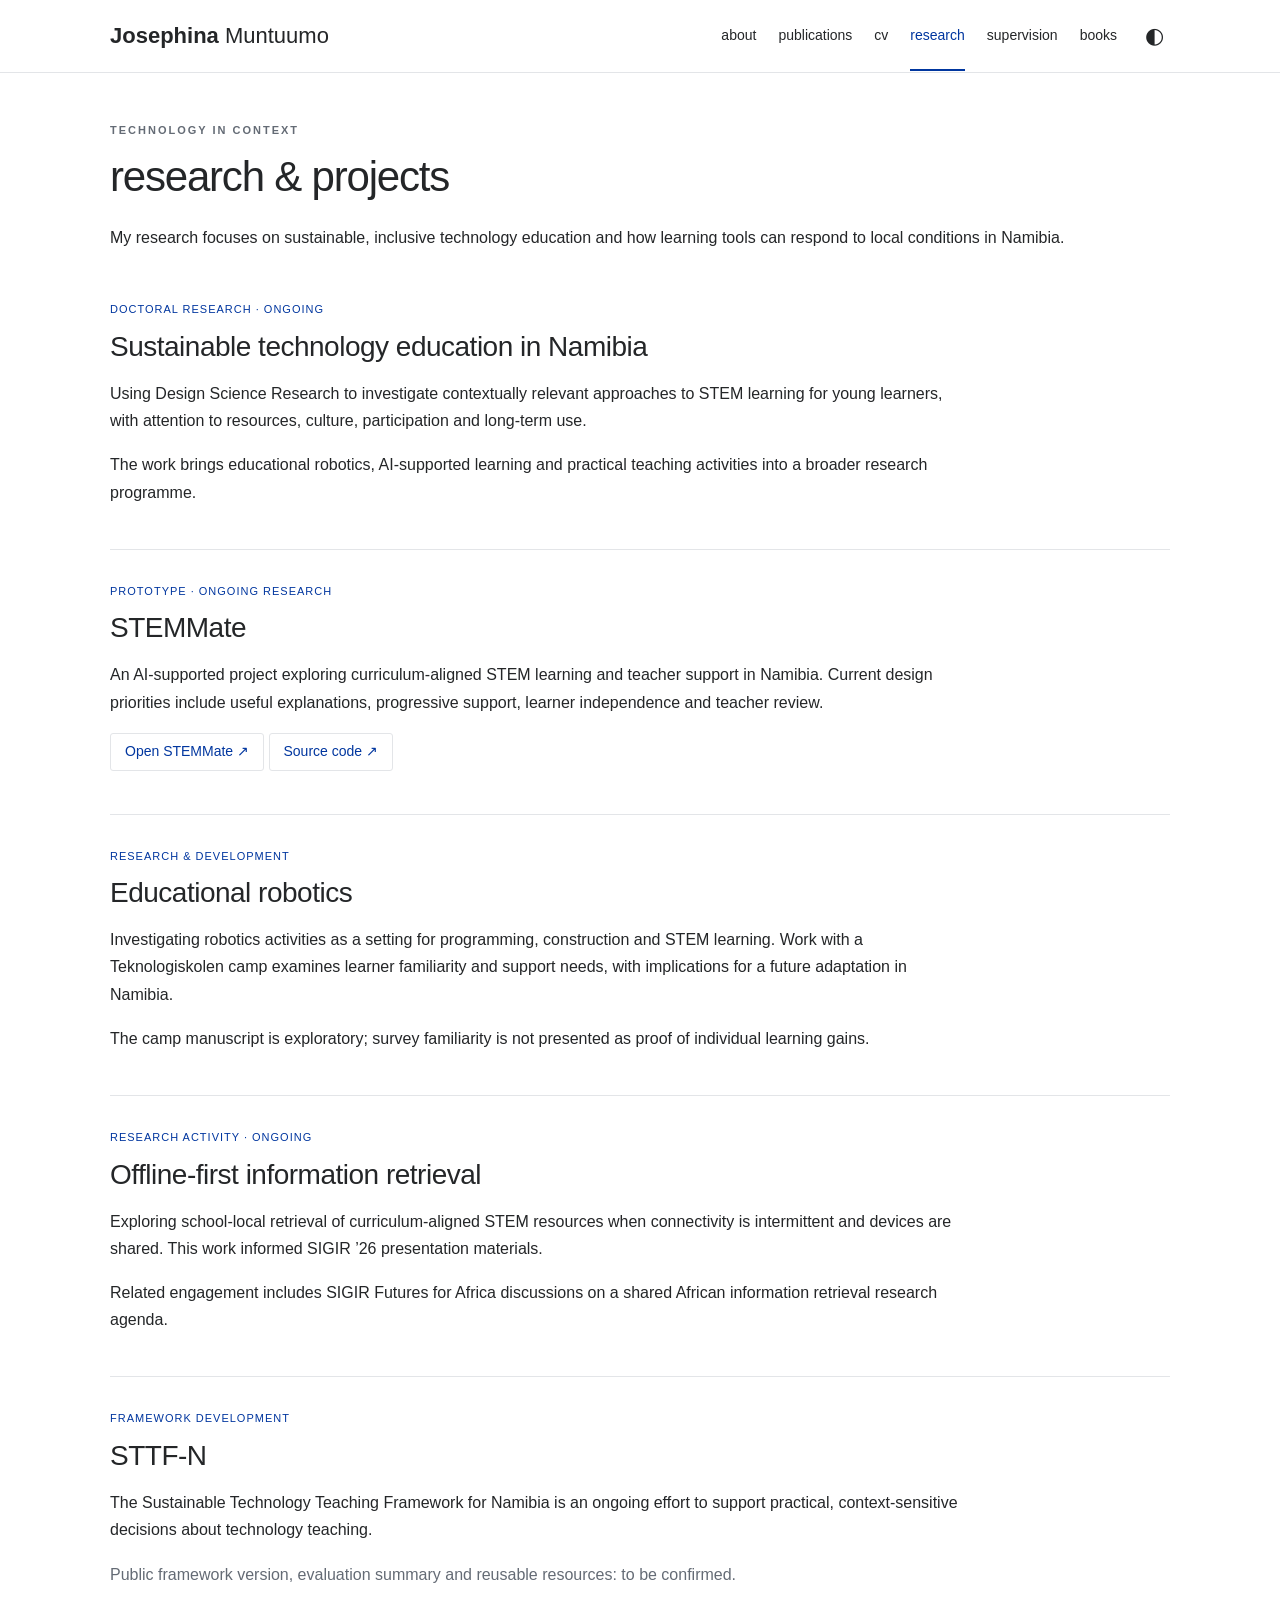
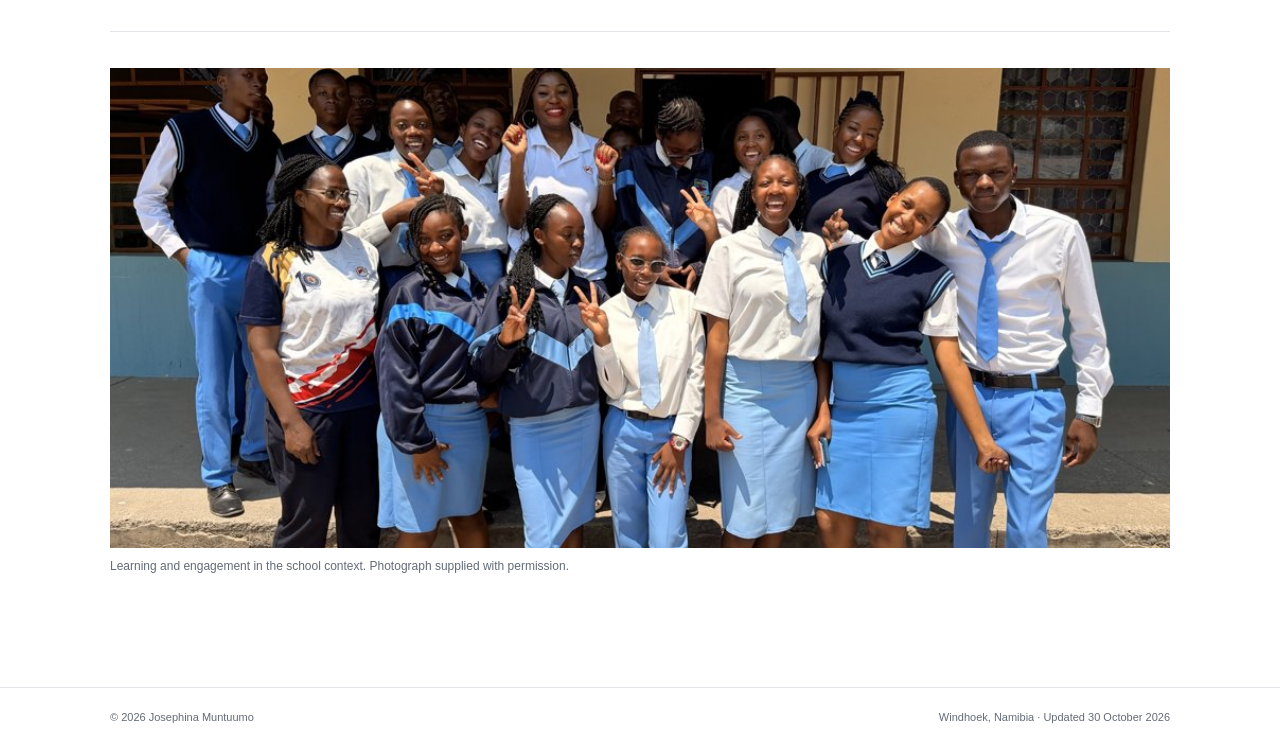
==== research.html @ fdb1cbf7 "Add files via upload" ====
<!doctype html><html lang="en"><head><meta charset="utf-8"><meta name="viewport" content="width=device-width,initial-scale=1"><meta name="description" content="Josephina Muntuumo: academic profile, research, publications and teaching in Namibia."><title>Research · Josephina Muntuumo</title><link rel="icon" href="assets/favicon.svg" type="image/svg+xml"><link rel="stylesheet" href="assets/style.css"><script defer src="assets/site.js"></script></head><body><a class="skip" href="#main">Skip to content</a><header><nav class="wrap" aria-label="Main navigation"><a class="brand" href="index.html"><strong>Josephina</strong> Muntuumo</a><button class="menu" aria-label="Open navigation" aria-expanded="false">☰</button><div class="navlinks"><a href="index.html" >about</a><a href="publications.html" >publications</a><a href="cv.html" >cv</a><a href="research.html" aria-current="page">research</a><a href="supervision.html" >supervision</a><a href="books.html" >books</a><button class="theme" aria-label="Switch colour theme">◐</button></div></nav></header><main id="main" class="wrap"><p class="eyebrow">Technology in context</p><h1>research & projects</h1><p>My research focuses on sustainable, inclusive technology education and how learning tools can respond to local conditions in Namibia.</p><article class="entry"><span class="status">Doctoral research · ongoing</span><h2>Sustainable technology education in Namibia</h2><p>Using Design Science Research to investigate contextually relevant approaches to STEM learning for young learners, with attention to resources, culture, participation and long-term use.</p><p>The work brings educational robotics, AI-supported learning and practical teaching activities into a broader research programme.</p></article><article class="entry" id="stemmate"><span class="status">Prototype · ongoing research</span><h2>STEMMate</h2><p>An AI-supported project exploring curriculum-aligned STEM learning and teacher support in Namibia. Current design priorities include useful explanations, progressive support, learner independence and teacher review.</p><p><a class="button" href="https://chat-bot-git-main-chilwaloowen130-4478s-projects.vercel.app/">Open STEMMate ↗</a> <a class="button" href="https://github.com/JosseyMikka/stemMate-namibia">Source code ↗</a></p></article><article class="entry"><span class="status">Research & development</span><h2>Educational robotics</h2><p>Investigating robotics activities as a setting for programming, construction and STEM learning. Work with a Teknologiskolen camp examines learner familiarity and support needs, with implications for a future adaptation in Namibia.</p><p>The camp manuscript is exploratory; survey familiarity is not presented as proof of individual learning gains.</p></article><article class="entry" id="ir"><span class="status">Research activity · ongoing</span><h2>Offline-first information retrieval</h2><p>Exploring school-local retrieval of curriculum-aligned STEM resources when connectivity is intermittent and devices are shared. This work informed SIGIR ’26 presentation materials.</p><p>Related engagement includes SIGIR Futures for Africa discussions on a shared African information retrieval research agenda.</p></article><article class="entry"><span class="status">Framework development</span><h2>STTF-N</h2><p>The Sustainable Technology Teaching Framework for Namibia is an ongoing effort to support practical, context-sensitive decisions about technology teaching.</p><p class="muted">Public framework version, evaluation summary and reusable resources: to be confirmed.</p></article><figure class="wide-photo"><img src="assets/school-visit.jpg" alt="Josephina with learners during a school visit" loading="lazy"><figcaption>Learning and engagement in the school context. Photograph supplied with permission.</figcaption></figure></main><footer><div class="wrap"><span>© 2026 Josephina Muntuumo</span><span>Windhoek, Namibia · Updated 30 October 2026</span></div></footer></body></html>
---- assets/style.css ----
*{box-sizing:border-box}html{scroll-behavior:smooth;scroll-padding-top:90px}body{--bg:#fff;--text:#242628;--muted:#646b75;--line:#e3e5e8;--accent:#00369f;--soft:#f5f7fa;margin:0;color:var(--text);background:var(--bg);font:16px/1.7 Arial,Helvetica,sans-serif;font-weight:400}body.dark{--bg:#1c1c1d;--text:#e8e8e8;--muted:#afb5bf;--line:#424246;--accent:#97baff;--soft:#26292e}.wrap{width:min(1060px,calc(100% - 48px));margin:auto}header{border-bottom:1px solid var(--line);background:var(--bg);position:sticky;top:0;z-index:10}nav{display:flex;align-items:center;justify-content:space-between;min-height:72px;gap:25px}.brand{font-size:22px;font-weight:300;white-space:nowrap;color:var(--text)}.brand strong{font-weight:700}.navlinks{display:flex;align-items:center;gap:22px}.navlinks a{font-size:14px;color:var(--text);padding:23px 0;position:relative}.navlinks a[aria-current]{color:var(--accent)}.navlinks a[aria-current]:after{content:'';height:2px;position:absolute;bottom:0;left:0;right:0;background:var(--accent)}a{color:var(--accent);text-decoration:none}a:hover{text-decoration:underline}button{font:inherit;cursor:pointer}a:focus-visible,button:focus-visible{outline:3px solid #c08300;outline-offset:4px}.theme{border:0;background:transparent;color:var(--text);font-size:22px}.menu{display:none}main{min-height:80vh;padding:48px 0 75px}h1{font-size:42px;letter-spacing:-1.2px;font-weight:300;line-height:1.2;margin:8px 0 22px}h1 strong{font-weight:700}h2{font-size:28px;line-height:1.25;font-weight:400;letter-spacing:-.5px;margin:38px 0 20px}h3{font-size:17px;line-height:1.5;font-weight:600;margin:0 0 5px}p{margin:0 0 17px}.intro{display:grid;grid-template-columns:265px 1fr;gap:48px;align-items:center;margin-bottom:32px}.portrait{margin:0}.portrait img{width:265px;height:290px;object-fit:cover;object-position:56% center;border-radius:3px}.portrait figcaption{font-size:12px;color:var(--muted);margin-top:9px}.eyebrow{text-transform:uppercase;letter-spacing:2px;color:var(--muted);font-size:11px;font-weight:700;margin-bottom:12px}.roles{font-size:17px;margin-bottom:6px}.affiliation{color:var(--muted);font-size:14px;line-height:1.6}.contact{display:flex;gap:23px;font-size:13px;margin-bottom:20px}blockquote{border-left:4px solid var(--accent);padding:10px 0 10px 24px;margin:30px 0;font-size:21px;line-height:1.6;font-weight:300}.section-title{display:flex;justify-content:space-between;align-items:center;gap:20px;border-bottom:1px solid var(--line);margin:35px 0 12px}.section-title h2{margin:0 0 14px}.section-title>a{font-size:13px;margin-bottom:10px}.news article{display:grid;grid-template-columns:155px 1fr;gap:18px;padding:13px 0;border-bottom:1px solid var(--line)}.news time{font-size:13px;font-weight:600;color:var(--muted)}.news p{margin:0;font-size:15px}.publication{display:grid;grid-template-columns:100px 1fr;gap:28px;padding:22px 0;border-bottom:1px solid var(--line)}.publication p{font-size:14px;margin:4px 0}.venue{margin-top:5px;color:var(--accent);font-size:11px;letter-spacing:1px;font-weight:700}.venue small{display:block;color:var(--muted);font-weight:400;font-size:13px;letter-spacing:0;margin-top:7px}.muted{color:var(--muted)}.button{display:inline-block;border:1px solid var(--line);padding:6px 14px;color:var(--accent);background:var(--bg);border-radius:3px;font-size:14px}.button:hover{border-color:var(--accent)}.button.small{font-size:11px;padding:2px 9px;margin-top:7px}.feature{display:grid;grid-template-columns:1.1fr 1fr;gap:36px;margin-top:48px;padding-top:30px;border-top:1px solid var(--line);align-items:center}.feature h2{margin:0 0 14px}.feature img{width:100%;height:260px;object-fit:cover;border-radius:3px}.smalltext{font-size:12px;margin-top:12px}.status{display:inline-block;color:var(--accent);font-size:11px;letter-spacing:1px;text-transform:uppercase;margin-bottom:10px}.entry{border-bottom:1px solid var(--line);padding:26px 0}.entry h2{margin:0 0 16px}.entry p{max-width:850px}.timeline article{display:grid;grid-template-columns:160px 1fr;gap:25px;border-top:1px solid var(--line);padding:20px 0}.timeline article>span{font-size:13px;color:var(--muted)}.timeline p{margin:0;font-size:15px}.note,.placeholder{padding:20px 24px;background:var(--soft);border-left:3px solid var(--line);font-size:14px;color:var(--muted);margin:28px 0}.placeholder h3{color:var(--text)}.placeholder p{margin-bottom:0}.wide-photo{margin:36px 0}.wide-photo img{width:100%;max-height:480px;object-fit:cover}.wide-photo figcaption{font-size:12px;color:var(--muted)}.topic-list{display:grid;grid-template-columns:1fr 1fr;gap:30px}.book{display:grid;grid-template-columns:210px 1fr;gap:40px;align-items:center}.book-cover{background:#263c51;color:white;aspect-ratio:2/3;padding:26px 20px;display:flex;flex-direction:column;justify-content:space-between;border-left:7px solid #152e44}.book-cover span{font-size:10px;letter-spacing:1.5px}.book-cover strong{font:30px/1.2 Georgia,serif}.book-cover small{font-size:10px;color:#d3dae1}.skip{position:fixed;top:-60px;left:10px;background:var(--bg);z-index:100;padding:10px}.skip:focus{top:10px}footer{border-top:1px solid var(--line);font-size:11px;color:var(--muted);padding:20px 0}footer .wrap{display:flex;justify-content:space-between;gap:20px}@media(max-width:900px){.navlinks{gap:15px}.brand{font-size:19px}.intro{grid-template-columns:220px 1fr;gap:28px}.portrait img{width:220px;height:280px}h1{font-size:35px}.contact{gap:15px}}@media(max-width:720px){.wrap{width:calc(100% - 36px)}nav{min-height:62px;flex-wrap:wrap;gap:0}.menu{display:block;border:0;background:none;color:var(--text);font-size:24px}.navlinks{display:none;flex-basis:100%;flex-wrap:wrap;padding:10px 0 18px;gap:10px 22px}.navlinks.open{display:flex}.navlinks a{padding:5px 0}main{padding-top:30px}.intro{display:flex;flex-direction:column;gap:25px;align-items:stretch}.portrait img{width:100%;height:310px;object-position:center 40%}.portrait figcaption{display:none}h1{font-size:36px}.feature,.book,.topic-list{grid-template-columns:1fr}.feature{gap:20px}.feature img{height:250px}.news article{grid-template-columns:1fr;gap:4px}.publication{grid-template-columns:70px 1fr;gap:15px}.section-title>a{white-space:nowrap}.timeline article{grid-template-columns:1fr;gap:5px}.book-cover{max-width:200px}footer .wrap{flex-direction:column;gap:4px}.contact{flex-wrap:wrap}blockquote{font-size:19px}}@media print{header,footer,.button,.skip{display:none}main{padding:0}.wrap{width:100%}body{font-size:11pt;color:#000;background:white}.timeline article,.entry{break-inside:avoid}a{color:#000}h2{font-size:19pt;margin-top:20px}.note{background:none}}
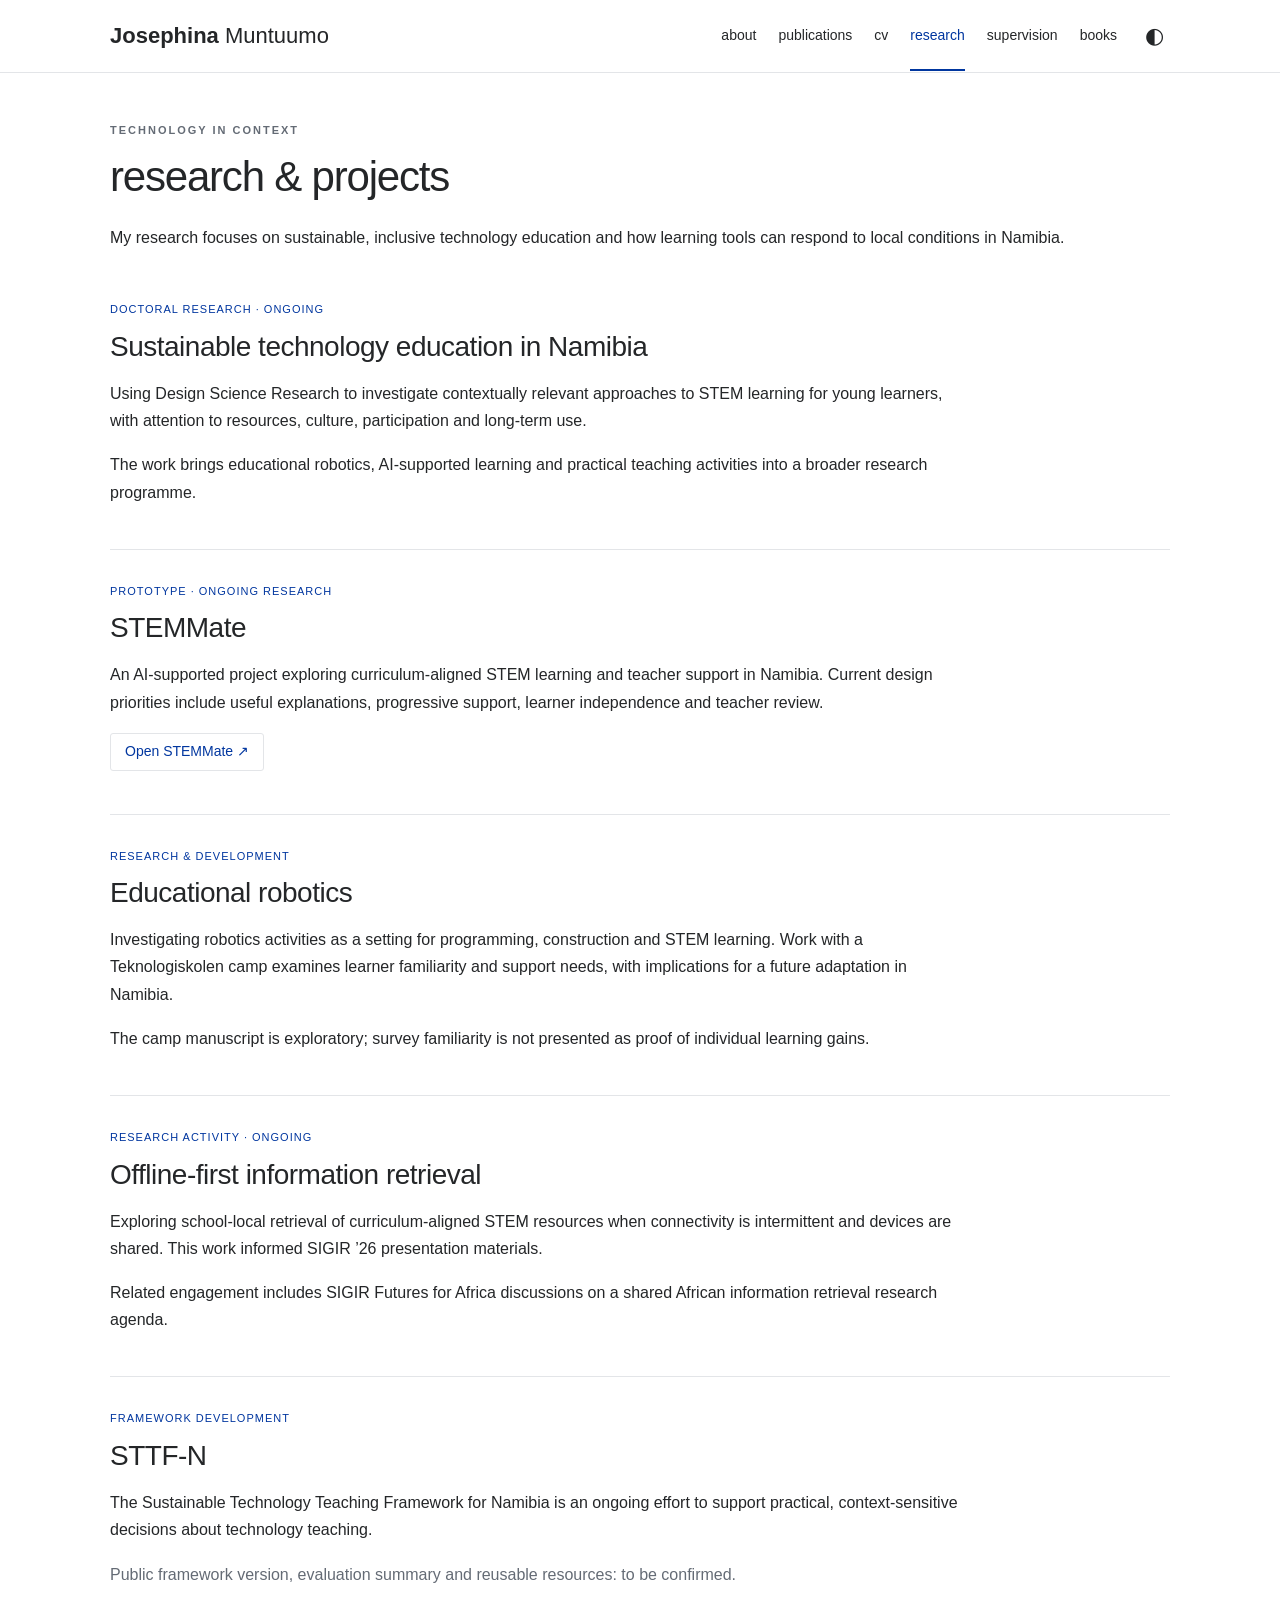
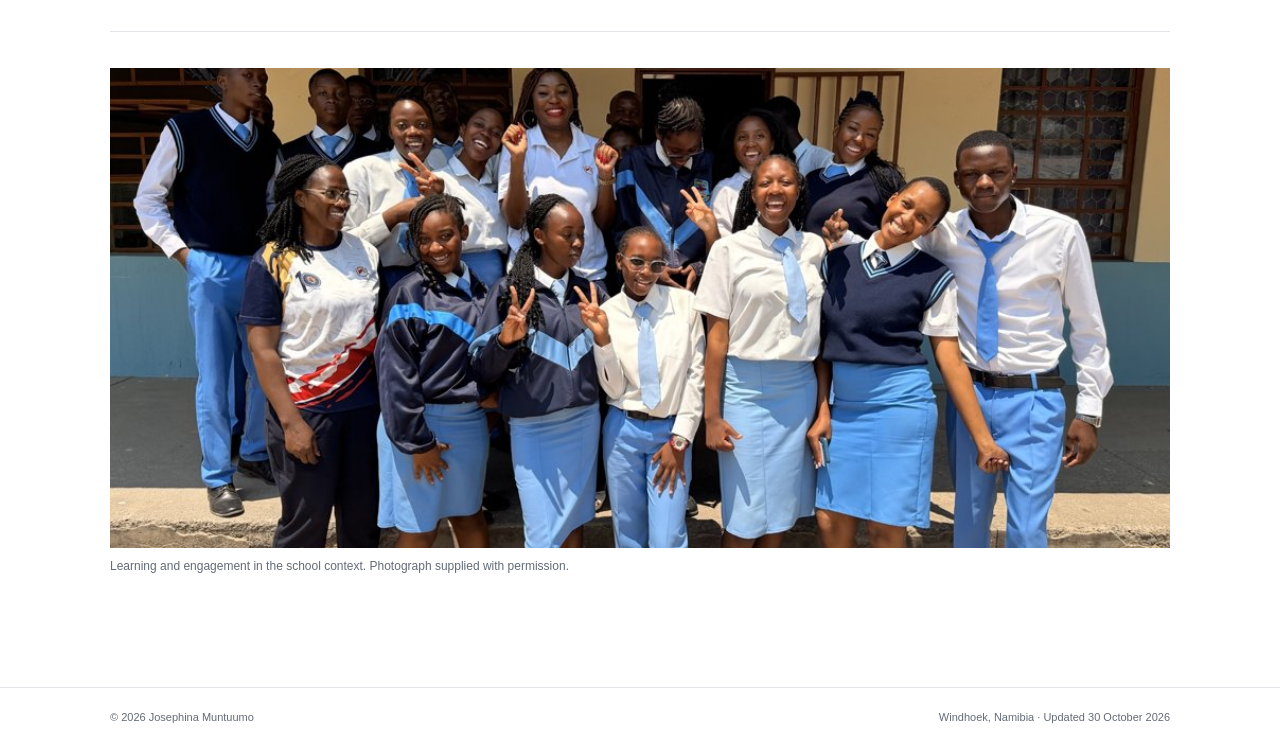
==== commit 7b4ef5a9: "Update research.html removed <a class="button" href="https://github.com/JosseyMikka/stemMate-namibia" ====
--- a/research.html
+++ b/research.html
@@ -1 +1 @@
-<!doctype html><html lang="en"><head><meta charset="utf-8"><meta name="viewport" content="width=device-width,initial-scale=1"><meta name="description" content="Josephina Muntuumo: academic profile, research, publications and teaching in Namibia."><title>Research · Josephina Muntuumo</title><link rel="icon" href="assets/favicon.svg" type="image/svg+xml"><link rel="stylesheet" href="assets/style.css"><script defer src="assets/site.js"></script></head><body><a class="skip" href="#main">Skip to content</a><header><nav class="wrap" aria-label="Main navigation"><a class="brand" href="index.html"><strong>Josephina</strong> Muntuumo</a><button class="menu" aria-label="Open navigation" aria-expanded="false">☰</button><div class="navlinks"><a href="index.html" >about</a><a href="publications.html" >publications</a><a href="cv.html" >cv</a><a href="research.html" aria-current="page">research</a><a href="supervision.html" >supervision</a><a href="books.html" >books</a><button class="theme" aria-label="Switch colour theme">◐</button></div></nav></header><main id="main" class="wrap"><p class="eyebrow">Technology in context</p><h1>research & projects</h1><p>My research focuses on sustainable, inclusive technology education and how learning tools can respond to local conditions in Namibia.</p><article class="entry"><span class="status">Doctoral research · ongoing</span><h2>Sustainable technology education in Namibia</h2><p>Using Design Science Research to investigate contextually relevant approaches to STEM learning for young learners, with attention to resources, culture, participation and long-term use.</p><p>The work brings educational robotics, AI-supported learning and practical teaching activities into a broader research programme.</p></article><article class="entry" id="stemmate"><span class="status">Prototype · ongoing research</span><h2>STEMMate</h2><p>An AI-supported project exploring curriculum-aligned STEM learning and teacher support in Namibia. Current design priorities include useful explanations, progressive support, learner independence and teacher review.</p><p><a class="button" href="https://chat-bot-git-main-chilwaloowen130-4478s-projects.vercel.app/">Open STEMMate ↗</a> <a class="button" href="https://github.com/JosseyMikka/stemMate-namibia">Source code ↗</a></p></article><article class="entry"><span class="status">Research & development</span><h2>Educational robotics</h2><p>Investigating robotics activities as a setting for programming, construction and STEM learning. Work with a Teknologiskolen camp examines learner familiarity and support needs, with implications for a future adaptation in Namibia.</p><p>The camp manuscript is exploratory; survey familiarity is not presented as proof of individual learning gains.</p></article><article class="entry" id="ir"><span class="status">Research activity · ongoing</span><h2>Offline-first information retrieval</h2><p>Exploring school-local retrieval of curriculum-aligned STEM resources when connectivity is intermittent and devices are shared. This work informed SIGIR ’26 presentation materials.</p><p>Related engagement includes SIGIR Futures for Africa discussions on a shared African information retrieval research agenda.</p></article><article class="entry"><span class="status">Framework development</span><h2>STTF-N</h2><p>The Sustainable Technology Teaching Framework for Namibia is an ongoing effort to support practical, context-sensitive decisions about technology teaching.</p><p class="muted">Public framework version, evaluation summary and reusable resources: to be confirmed.</p></article><figure class="wide-photo"><img src="assets/school-visit.jpg" alt="Josephina with learners during a school visit" loading="lazy"><figcaption>Learning and engagement in the school context. Photograph supplied with permission.</figcaption></figure></main><footer><div class="wrap"><span>© 2026 Josephina Muntuumo</span><span>Windhoek, Namibia · Updated 30 October 2026</span></div></footer></body></html>+<!doctype html><html lang="en"><head><meta charset="utf-8"><meta name="viewport" content="width=device-width,initial-scale=1"><meta name="description" content="Josephina Muntuumo: academic profile, research, publications and teaching in Namibia."><title>Research · Josephina Muntuumo</title><link rel="icon" href="assets/favicon.svg" type="image/svg+xml"><link rel="stylesheet" href="assets/style.css"><script defer src="assets/site.js"></script></head><body><a class="skip" href="#main">Skip to content</a><header><nav class="wrap" aria-label="Main navigation"><a class="brand" href="index.html"><strong>Josephina</strong> Muntuumo</a><button class="menu" aria-label="Open navigation" aria-expanded="false">☰</button><div class="navlinks"><a href="index.html" >about</a><a href="publications.html" >publications</a><a href="cv.html" >cv</a><a href="research.html" aria-current="page">research</a><a href="supervision.html" >supervision</a><a href="books.html" >books</a><button class="theme" aria-label="Switch colour theme">◐</button></div></nav></header><main id="main" class="wrap"><p class="eyebrow">Technology in context</p><h1>research & projects</h1><p>My research focuses on sustainable, inclusive technology education and how learning tools can respond to local conditions in Namibia.</p><article class="entry"><span class="status">Doctoral research · ongoing</span><h2>Sustainable technology education in Namibia</h2><p>Using Design Science Research to investigate contextually relevant approaches to STEM learning for young learners, with attention to resources, culture, participation and long-term use.</p><p>The work brings educational robotics, AI-supported learning and practical teaching activities into a broader research programme.</p></article><article class="entry" id="stemmate"><span class="status">Prototype · ongoing research</span><h2>STEMMate</h2><p>An AI-supported project exploring curriculum-aligned STEM learning and teacher support in Namibia. Current design priorities include useful explanations, progressive support, learner independence and teacher review.</p><p><a class="button" href="https://chat-bot-git-main-chilwaloowen130-4478s-projects.vercel.app/">Open STEMMate ↗</a></p></article><article class="entry"><span class="status">Research & development</span><h2>Educational robotics</h2><p>Investigating robotics activities as a setting for programming, construction and STEM learning. Work with a Teknologiskolen camp examines learner familiarity and support needs, with implications for a future adaptation in Namibia.</p><p>The camp manuscript is exploratory; survey familiarity is not presented as proof of individual learning gains.</p></article><article class="entry" id="ir"><span class="status">Research activity · ongoing</span><h2>Offline-first information retrieval</h2><p>Exploring school-local retrieval of curriculum-aligned STEM resources when connectivity is intermittent and devices are shared. This work informed SIGIR ’26 presentation materials.</p><p>Related engagement includes SIGIR Futures for Africa discussions on a shared African information retrieval research agenda.</p></article><article class="entry"><span class="status">Framework development</span><h2>STTF-N</h2><p>The Sustainable Technology Teaching Framework for Namibia is an ongoing effort to support practical, context-sensitive decisions about technology teaching.</p><p class="muted">Public framework version, evaluation summary and reusable resources: to be confirmed.</p></article><figure class="wide-photo"><img src="assets/school-visit.jpg" alt="Josephina with learners during a school visit" loading="lazy"><figcaption>Learning and engagement in the school context. Photograph supplied with permission.</figcaption></figure></main><footer><div class="wrap"><span>© 2026 Josephina Muntuumo</span><span>Windhoek, Namibia · Updated 30 October 2026</span></div></footer></body></html>
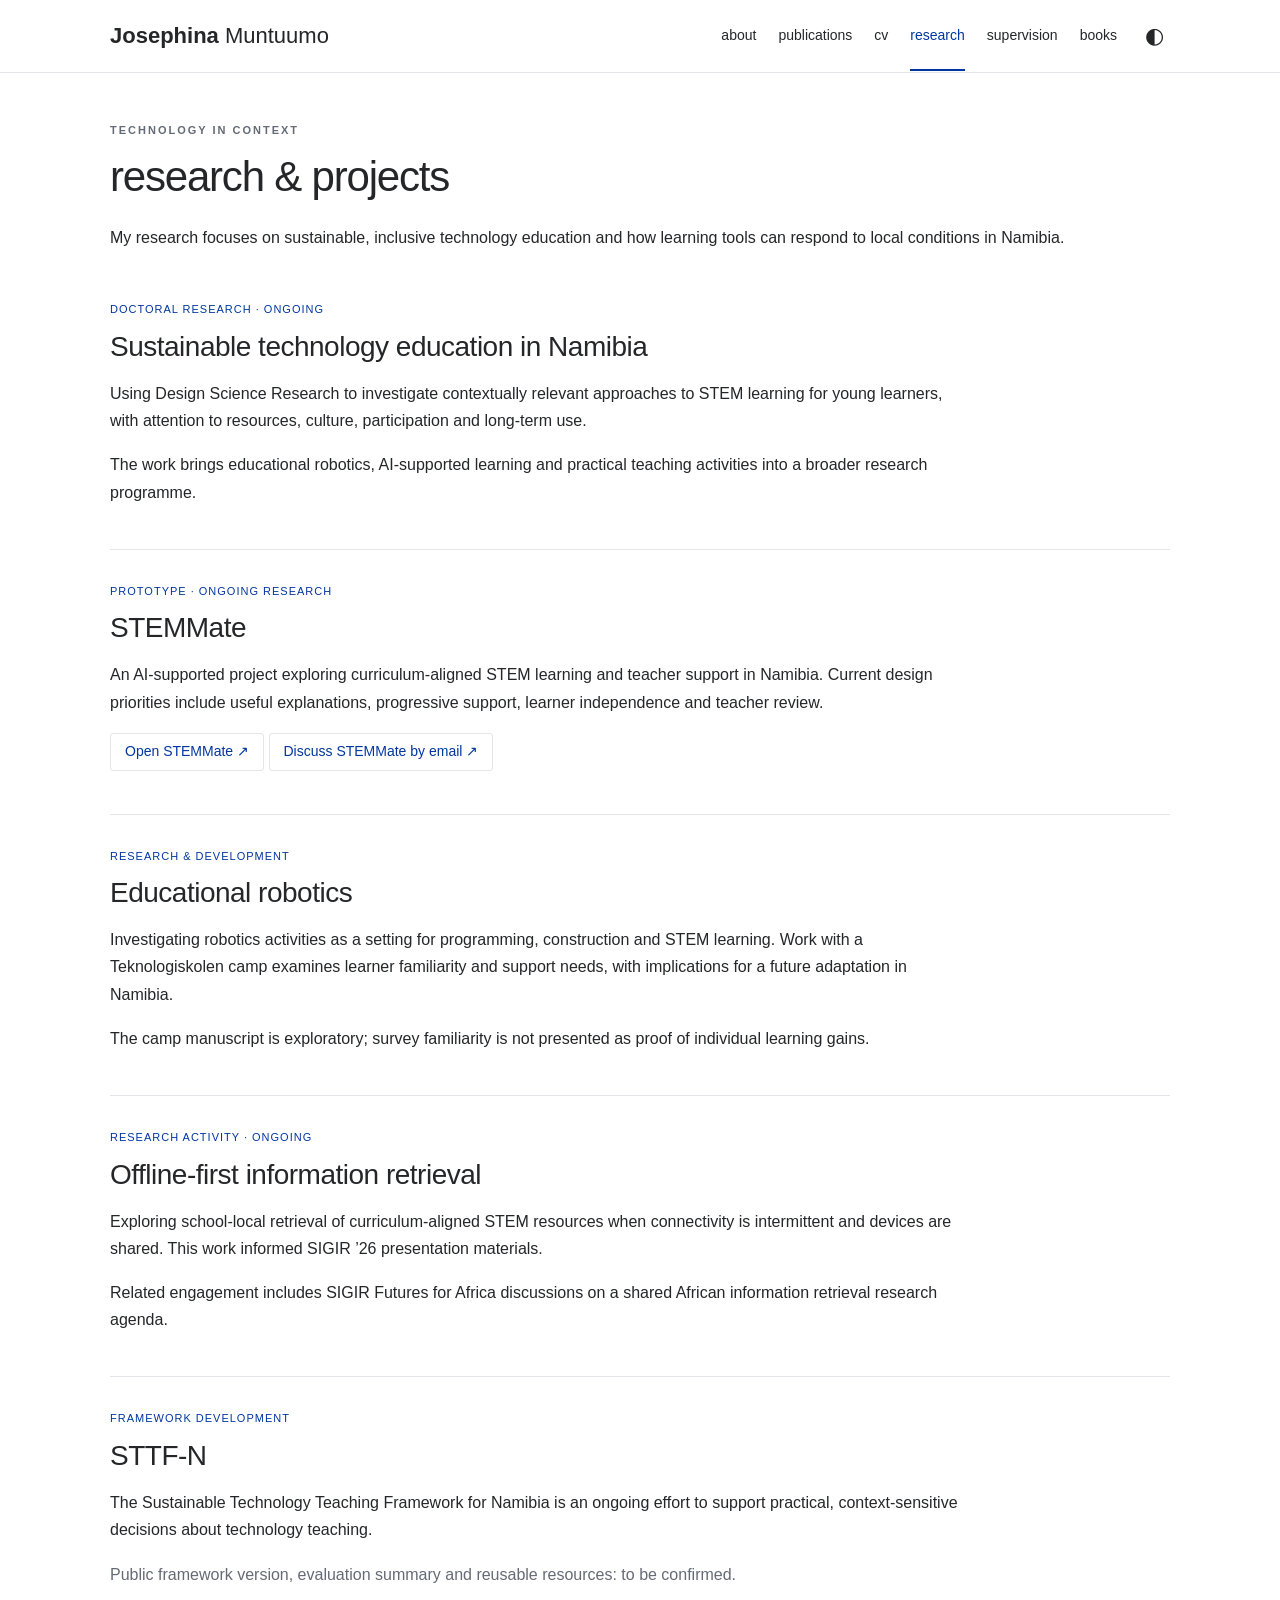
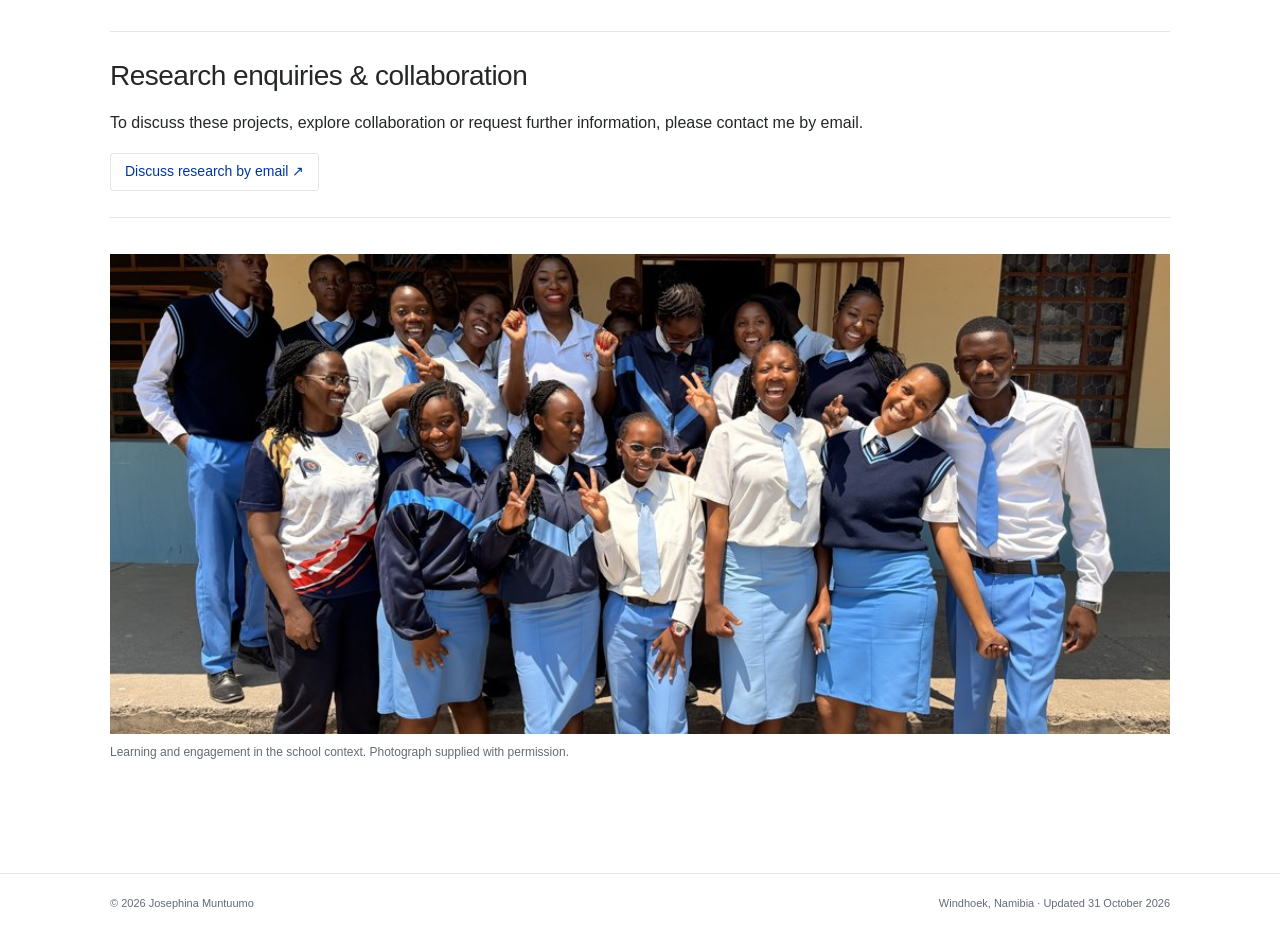
==== commit 549fa6b8: "Revise research.html with project updates and contact info Updated the research page to reflect ongo" ====
--- a/research.html
+++ b/research.html
@@ -1 +1,178 @@
-<!doctype html><html lang="en"><head><meta charset="utf-8"><meta name="viewport" content="width=device-width,initial-scale=1"><meta name="description" content="Josephina Muntuumo: academic profile, research, publications and teaching in Namibia."><title>Research · Josephina Muntuumo</title><link rel="icon" href="assets/favicon.svg" type="image/svg+xml"><link rel="stylesheet" href="assets/style.css"><script defer src="assets/site.js"></script></head><body><a class="skip" href="#main">Skip to content</a><header><nav class="wrap" aria-label="Main navigation"><a class="brand" href="index.html"><strong>Josephina</strong> Muntuumo</a><button class="menu" aria-label="Open navigation" aria-expanded="false">☰</button><div class="navlinks"><a href="index.html" >about</a><a href="publications.html" >publications</a><a href="cv.html" >cv</a><a href="research.html" aria-current="page">research</a><a href="supervision.html" >supervision</a><a href="books.html" >books</a><button class="theme" aria-label="Switch colour theme">◐</button></div></nav></header><main id="main" class="wrap"><p class="eyebrow">Technology in context</p><h1>research & projects</h1><p>My research focuses on sustainable, inclusive technology education and how learning tools can respond to local conditions in Namibia.</p><article class="entry"><span class="status">Doctoral research · ongoing</span><h2>Sustainable technology education in Namibia</h2><p>Using Design Science Research to investigate contextually relevant approaches to STEM learning for young learners, with attention to resources, culture, participation and long-term use.</p><p>The work brings educational robotics, AI-supported learning and practical teaching activities into a broader research programme.</p></article><article class="entry" id="stemmate"><span class="status">Prototype · ongoing research</span><h2>STEMMate</h2><p>An AI-supported project exploring curriculum-aligned STEM learning and teacher support in Namibia. Current design priorities include useful explanations, progressive support, learner independence and teacher review.</p><p><a class="button" href="https://chat-bot-git-main-chilwaloowen130-4478s-projects.vercel.app/">Open STEMMate ↗</a></p></article><article class="entry"><span class="status">Research & development</span><h2>Educational robotics</h2><p>Investigating robotics activities as a setting for programming, construction and STEM learning. Work with a Teknologiskolen camp examines learner familiarity and support needs, with implications for a future adaptation in Namibia.</p><p>The camp manuscript is exploratory; survey familiarity is not presented as proof of individual learning gains.</p></article><article class="entry" id="ir"><span class="status">Research activity · ongoing</span><h2>Offline-first information retrieval</h2><p>Exploring school-local retrieval of curriculum-aligned STEM resources when connectivity is intermittent and devices are shared. This work informed SIGIR ’26 presentation materials.</p><p>Related engagement includes SIGIR Futures for Africa discussions on a shared African information retrieval research agenda.</p></article><article class="entry"><span class="status">Framework development</span><h2>STTF-N</h2><p>The Sustainable Technology Teaching Framework for Namibia is an ongoing effort to support practical, context-sensitive decisions about technology teaching.</p><p class="muted">Public framework version, evaluation summary and reusable resources: to be confirmed.</p></article><figure class="wide-photo"><img src="assets/school-visit.jpg" alt="Josephina with learners during a school visit" loading="lazy"><figcaption>Learning and engagement in the school context. Photograph supplied with permission.</figcaption></figure></main><footer><div class="wrap"><span>© 2026 Josephina Muntuumo</span><span>Windhoek, Namibia · Updated 30 October 2026</span></div></footer></body></html>
+<!doctype html>
+<html lang="en">
+<head>
+  <meta charset="utf-8">
+  <meta name="viewport" content="width=device-width, initial-scale=1">
+  <meta
+    name="description"
+    content="Josephina Muntuumo's research in sustainable technology education, educational robotics and AI-supported STEM learning in Namibia."
+  >
+
+  <title>Research · Josephina Muntuumo</title>
+
+  <link rel="icon" href="assets/favicon.svg" type="image/svg+xml">
+  <link rel="stylesheet" href="assets/style.css">
+  <script defer src="assets/site.js"></script>
+</head>
+
+<body>
+  <a class="skip" href="#main">Skip to content</a>
+
+  <header>
+    <nav class="wrap" aria-label="Main navigation">
+      <a class="brand" href="index.html">
+        <strong>Josephina</strong> Muntuumo
+      </a>
+
+      <button
+        class="menu"
+        aria-label="Open navigation"
+        aria-expanded="false"
+      >☰</button>
+
+      <div class="navlinks">
+        <a href="index.html">about</a>
+        <a href="publications.html">publications</a>
+        <a href="cv.html">cv</a>
+        <a href="research.html" aria-current="page">research</a>
+        <a href="supervision.html">supervision</a>
+        <a href="books.html">books</a>
+
+        <button class="theme" aria-label="Switch colour theme">◐</button>
+      </div>
+    </nav>
+  </header>
+
+  <main id="main" class="wrap">
+    <p class="eyebrow">Technology in context</p>
+    <h1>research &amp; projects</h1>
+
+    <p>
+      My research focuses on sustainable, inclusive technology education
+      and how learning tools can respond to local conditions in Namibia.
+    </p>
+
+    <article class="entry">
+      <span class="status">Doctoral research · ongoing</span>
+      <h2>Sustainable technology education in Namibia</h2>
+
+      <p>
+        Using Design Science Research to investigate contextually relevant
+        approaches to STEM learning for young learners, with attention to
+        resources, culture, participation and long-term use.
+      </p>
+
+      <p>
+        The work brings educational robotics, AI-supported learning and
+        practical teaching activities into a broader research programme.
+      </p>
+    </article>
+
+    <article class="entry" id="stemmate">
+      <span class="status">Prototype · ongoing research</span>
+      <h2>STEMMate</h2>
+
+      <p>
+        An AI-supported project exploring curriculum-aligned STEM learning
+        and teacher support in Namibia. Current design priorities include
+        useful explanations, progressive support, learner independence
+        and teacher review.
+      </p>
+
+      <p>
+        <a
+          class="button"
+          href="https://chat-bot-git-main-chilwaloowen130-4478s-projects.vercel.app/"
+        >Open STEMMate ↗</a>
+
+        <a
+          class="button"
+          href="mailto:jmuntuumo@gmail.com?subject=STEMMate%20discussion"
+        >Discuss STEMMate by email ↗</a>
+      </p>
+    </article>
+
+    <article class="entry">
+      <span class="status">Research &amp; development</span>
+      <h2>Educational robotics</h2>
+
+      <p>
+        Investigating robotics activities as a setting for programming,
+        construction and STEM learning. Work with a Teknologiskolen camp
+        examines learner familiarity and support needs, with implications
+        for a future adaptation in Namibia.
+      </p>
+
+      <p>
+        The camp manuscript is exploratory; survey familiarity is not
+        presented as proof of individual learning gains.
+      </p>
+    </article>
+
+    <article class="entry" id="ir">
+      <span class="status">Research activity · ongoing</span>
+      <h2>Offline-first information retrieval</h2>
+
+      <p>
+        Exploring school-local retrieval of curriculum-aligned STEM
+        resources when connectivity is intermittent and devices are
+        shared. This work informed SIGIR ’26 presentation materials.
+      </p>
+
+      <p>
+        Related engagement includes SIGIR Futures for Africa discussions
+        on a shared African information retrieval research agenda.
+      </p>
+    </article>
+
+    <article class="entry">
+      <span class="status">Framework development</span>
+      <h2>STTF-N</h2>
+
+      <p>
+        The Sustainable Technology Teaching Framework for Namibia is an
+        ongoing effort to support practical, context-sensitive decisions
+        about technology teaching.
+      </p>
+
+      <p class="muted">
+        Public framework version, evaluation summary and reusable
+        resources: to be confirmed.
+      </p>
+    </article>
+
+    <section class="entry">
+      <h2>Research enquiries &amp; collaboration</h2>
+
+      <p>
+        To discuss these projects, explore collaboration or request
+        further information, please contact me by email.
+      </p>
+
+      <a
+        class="button"
+        href="mailto:jmuntuumo@gmail.com?subject=Research%20discussion%20and%20collaboration"
+      >Discuss research by email ↗</a>
+    </section>
+
+    <figure class="wide-photo">
+      <img
+        src="assets/school-visit.jpg"
+        alt="Josephina with learners during a school visit"
+        loading="lazy"
+      >
+      <figcaption>
+        Learning and engagement in the school context.
+        Photograph supplied with permission.
+      </figcaption>
+    </figure>
+  </main>
+
+  <footer>
+    <div class="wrap">
+      <span>© 2026 Josephina Muntuumo</span>
+      <span>Windhoek, Namibia · Updated 31 October 2026</span>
+    </div>
+  </footer>
+</body>
+</html>
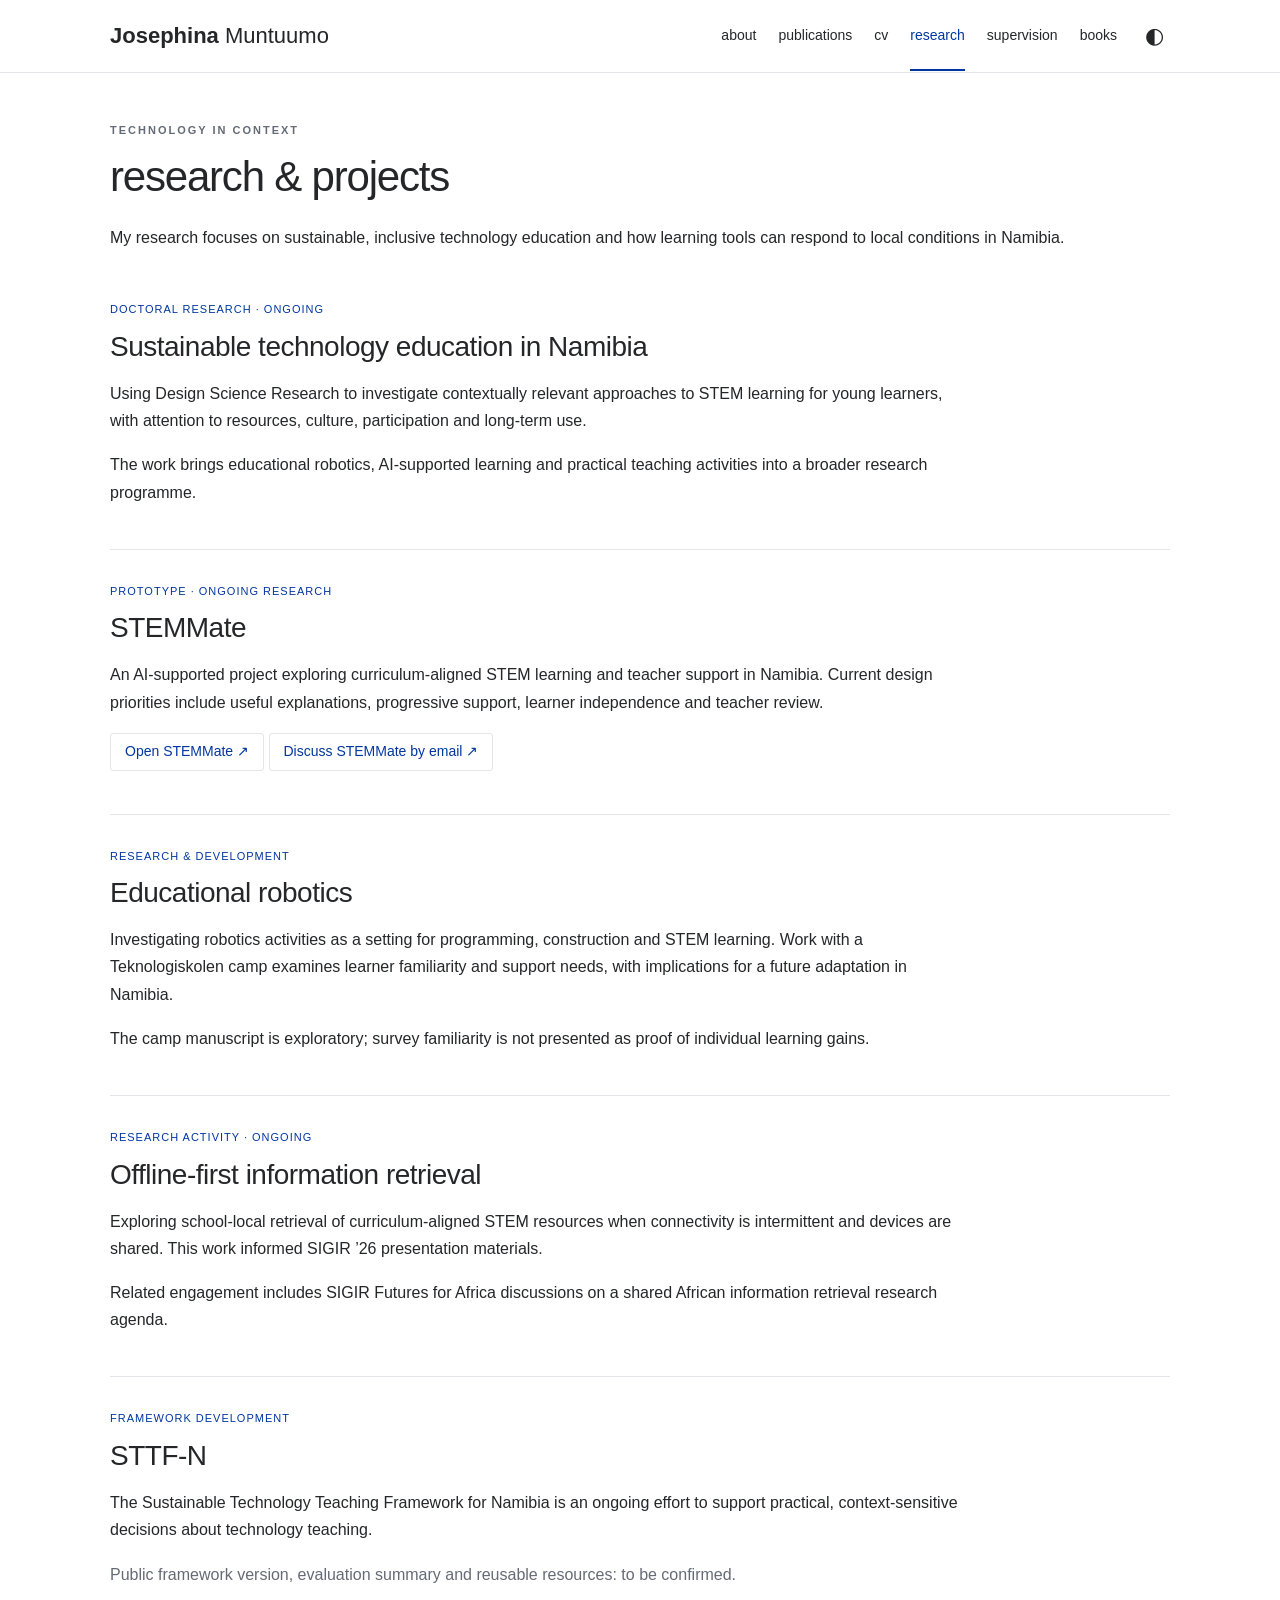
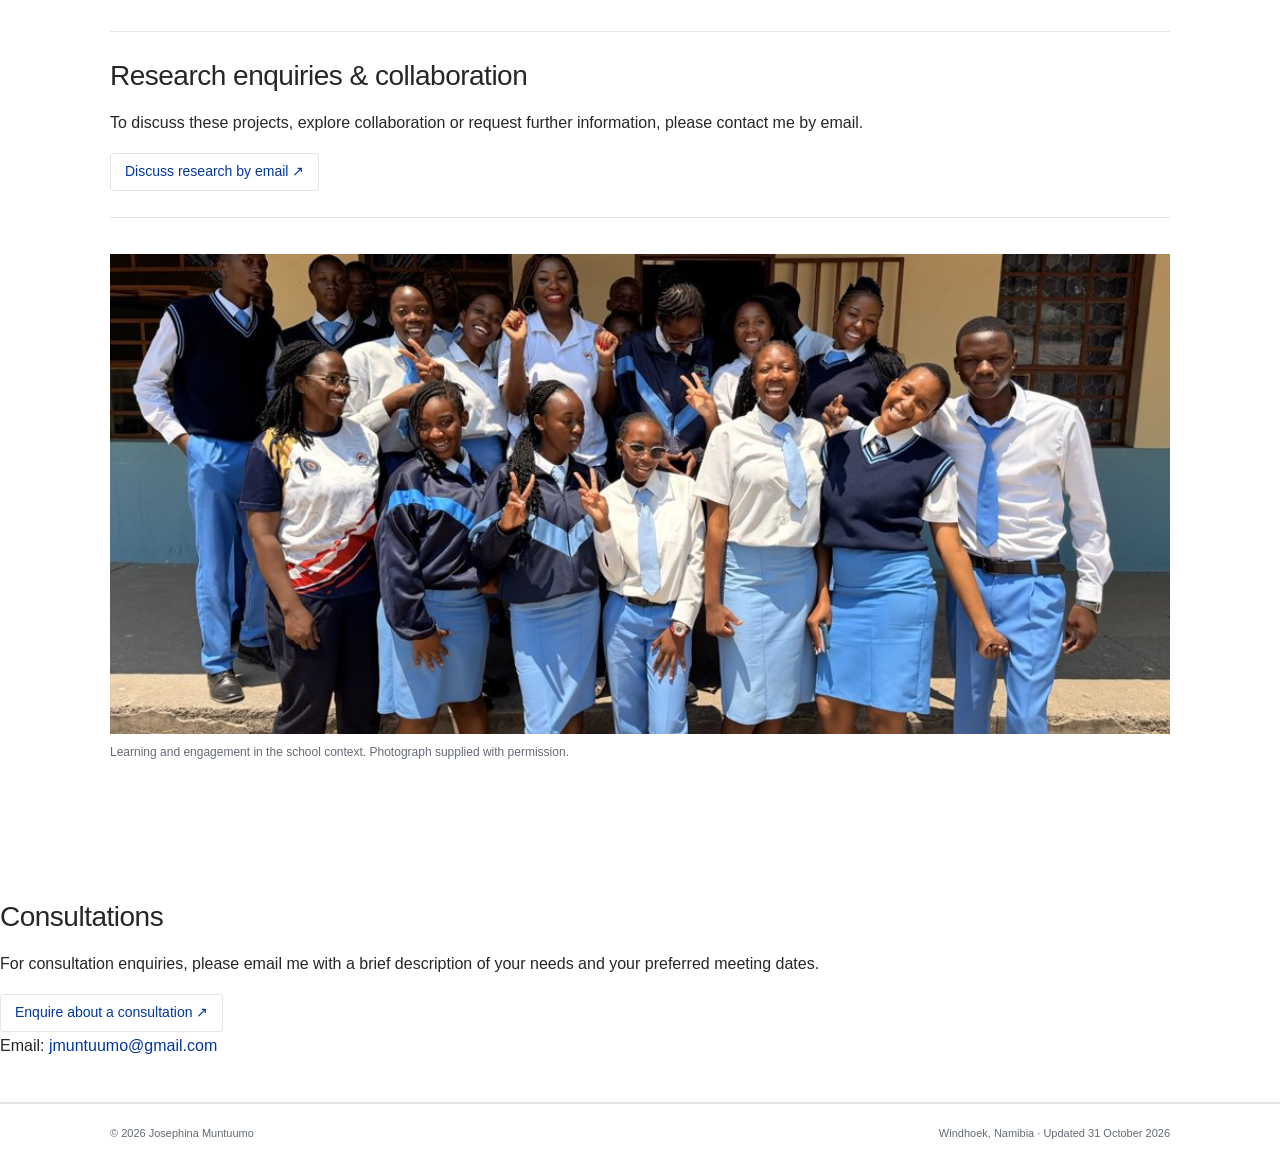
==== commit 1868b2e7: "Add consultations section to research.html Added a consultations section with contact information." ====
--- a/research.html
+++ b/research.html
@@ -167,6 +167,22 @@
       </figcaption>
     </figure>
   </main>
+      <section class="entry" id="consultations">
+      <h2>Consultations</h2>
+      <p>
+        For consultation enquiries, please email me with a brief
+        description of your needs and your preferred meeting dates.
+      </p>
+      <a
+        class="button"
+        href="mailto:jmuntuumo@gmail.com?subject=Consultation%20enquiry"
+      >Enquire about a consultation ↗</a>
+      <p>
+        Email:
+        <a href="mailto:jmuntuumo@gmail.com">jmuntuumo@gmail.com</a>
+      </p>
+    </section>
+  </main>
 
   <footer>
     <div class="wrap">
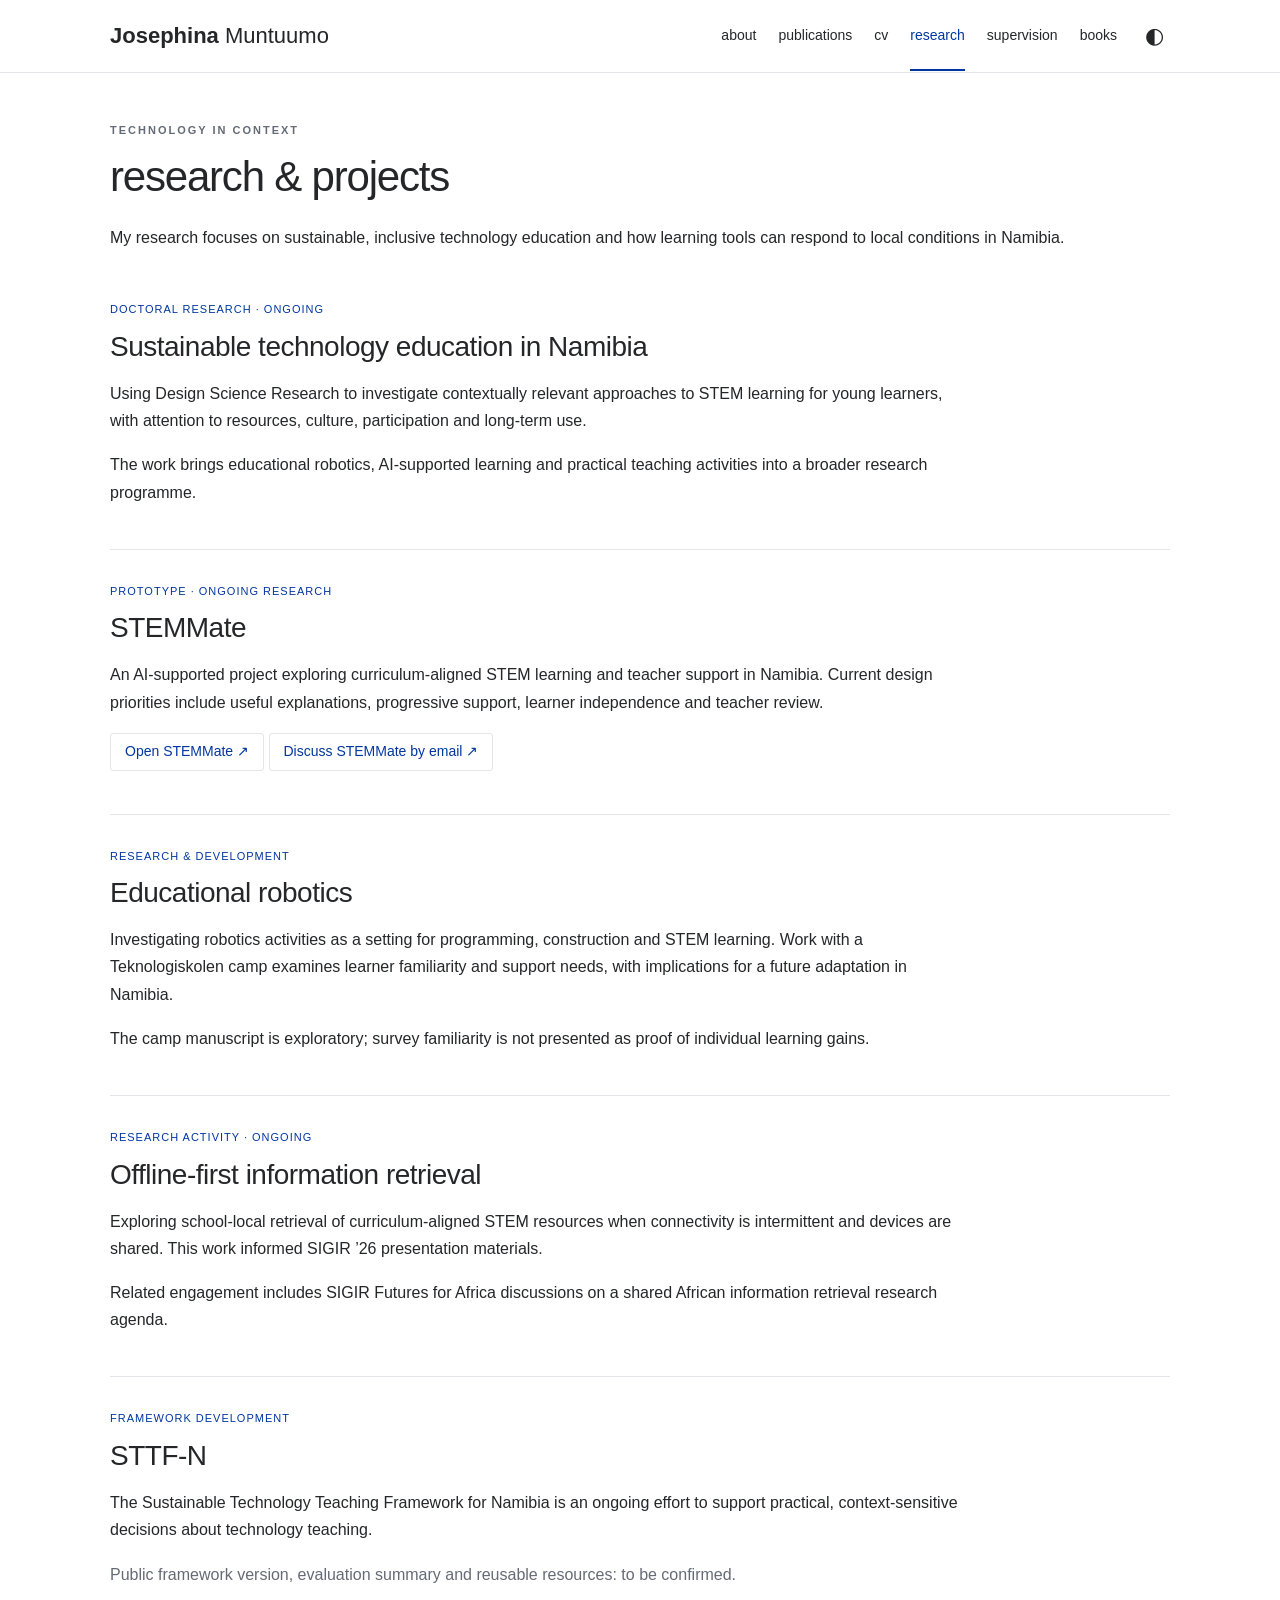
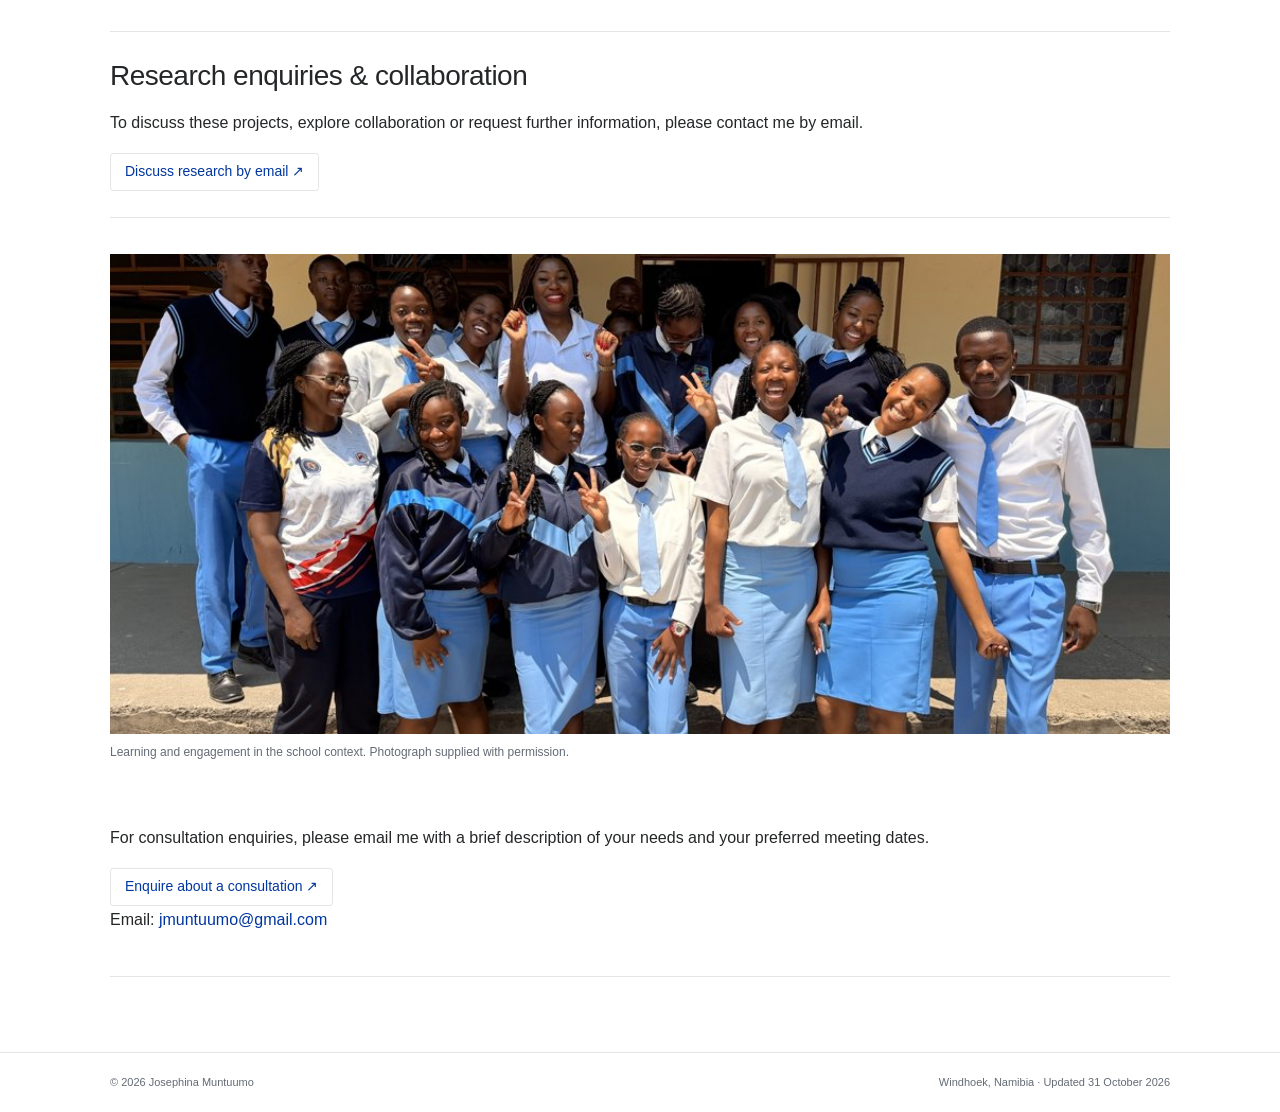
==== commit fcef154a: "Fix HTML structure by removing redundant tags" ====
--- a/research.html
+++ b/research.html
@@ -165,10 +165,8 @@
         Learning and engagement in the school context.
         Photograph supplied with permission.
       </figcaption>
-    </figure>
-  </main>
-      <section class="entry" id="consultations">
-      <h2>Consultations</h2>
+      </figure>
+    <section class="entry" id="consultations">
       <p>
         For consultation enquiries, please email me with a brief
         description of your needs and your preferred meeting dates.
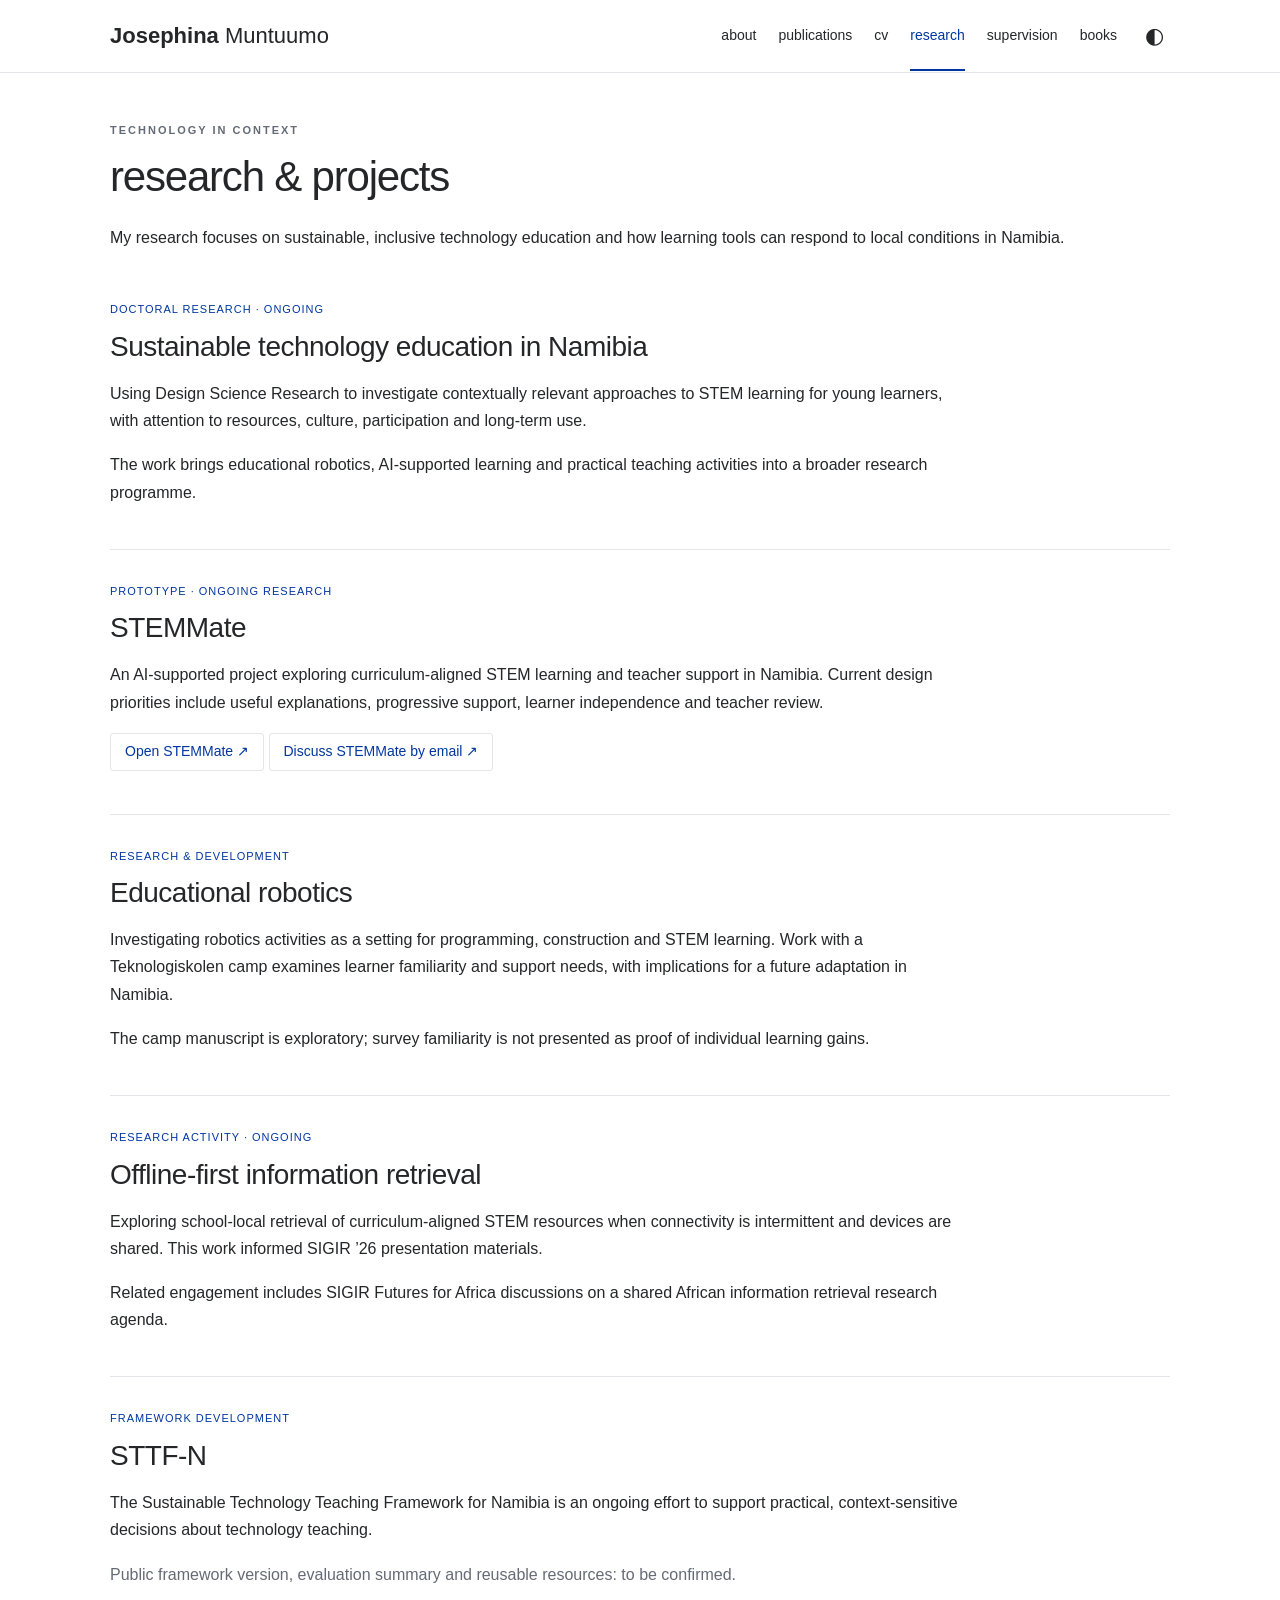
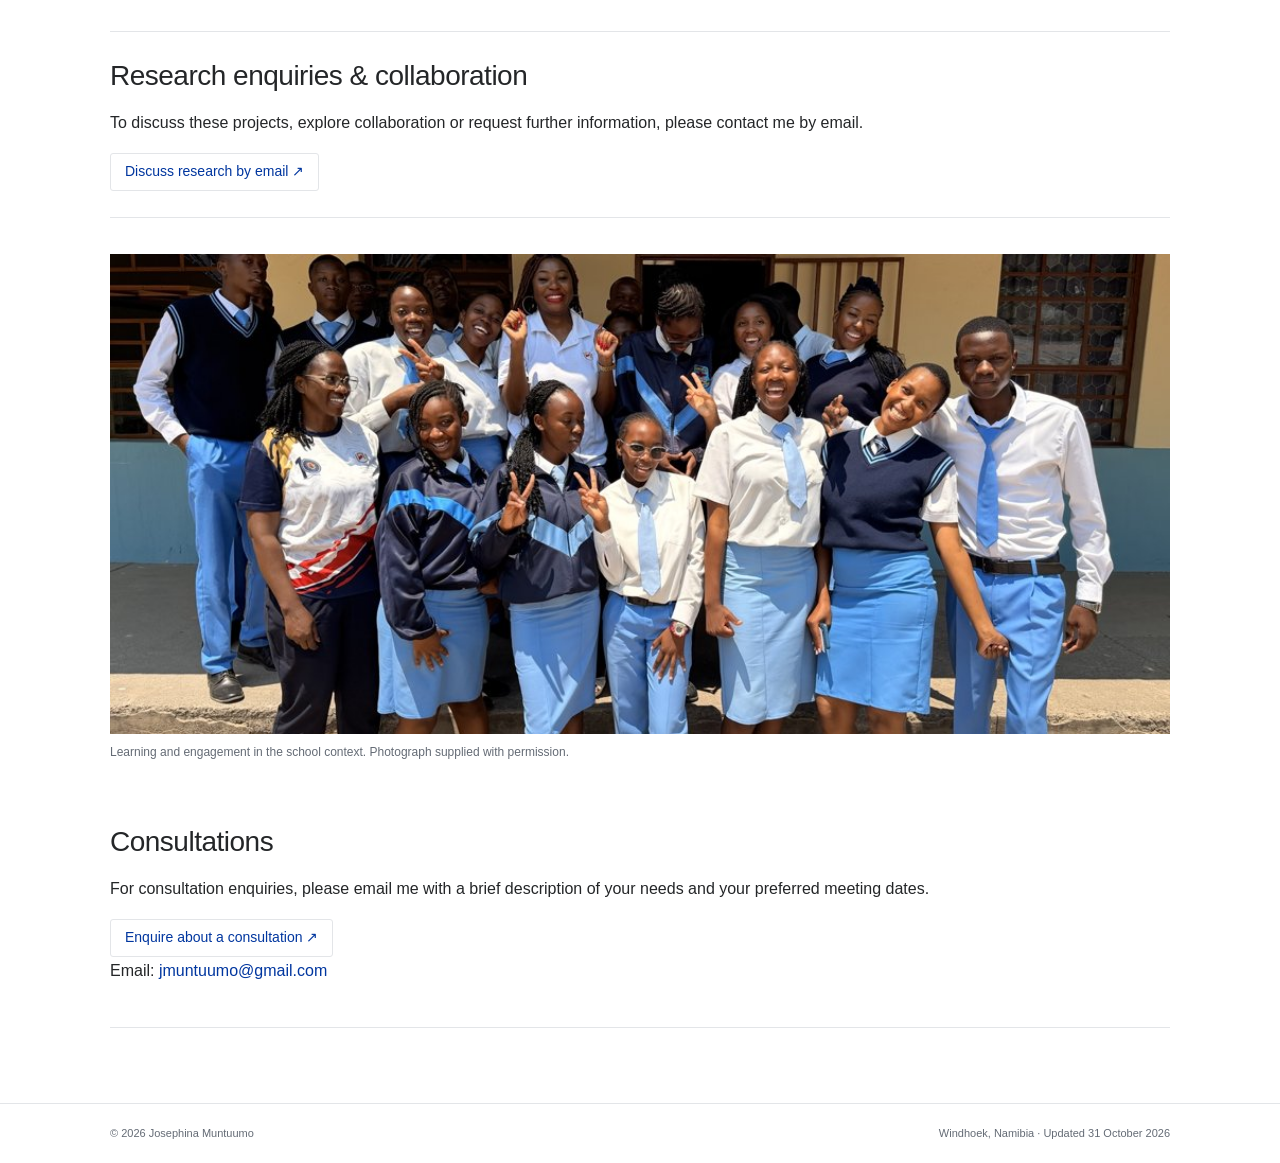
==== commit 13416739: "Add heading for consultations section in research.html" ====
--- a/research.html
+++ b/research.html
@@ -166,7 +166,8 @@
         Photograph supplied with permission.
       </figcaption>
       </figure>
-    <section class="entry" id="consultations">
+        <section class="entry" id="consultations">
+      <h2>Consultations</h2>
       <p>
         For consultation enquiries, please email me with a brief
         description of your needs and your preferred meeting dates.
